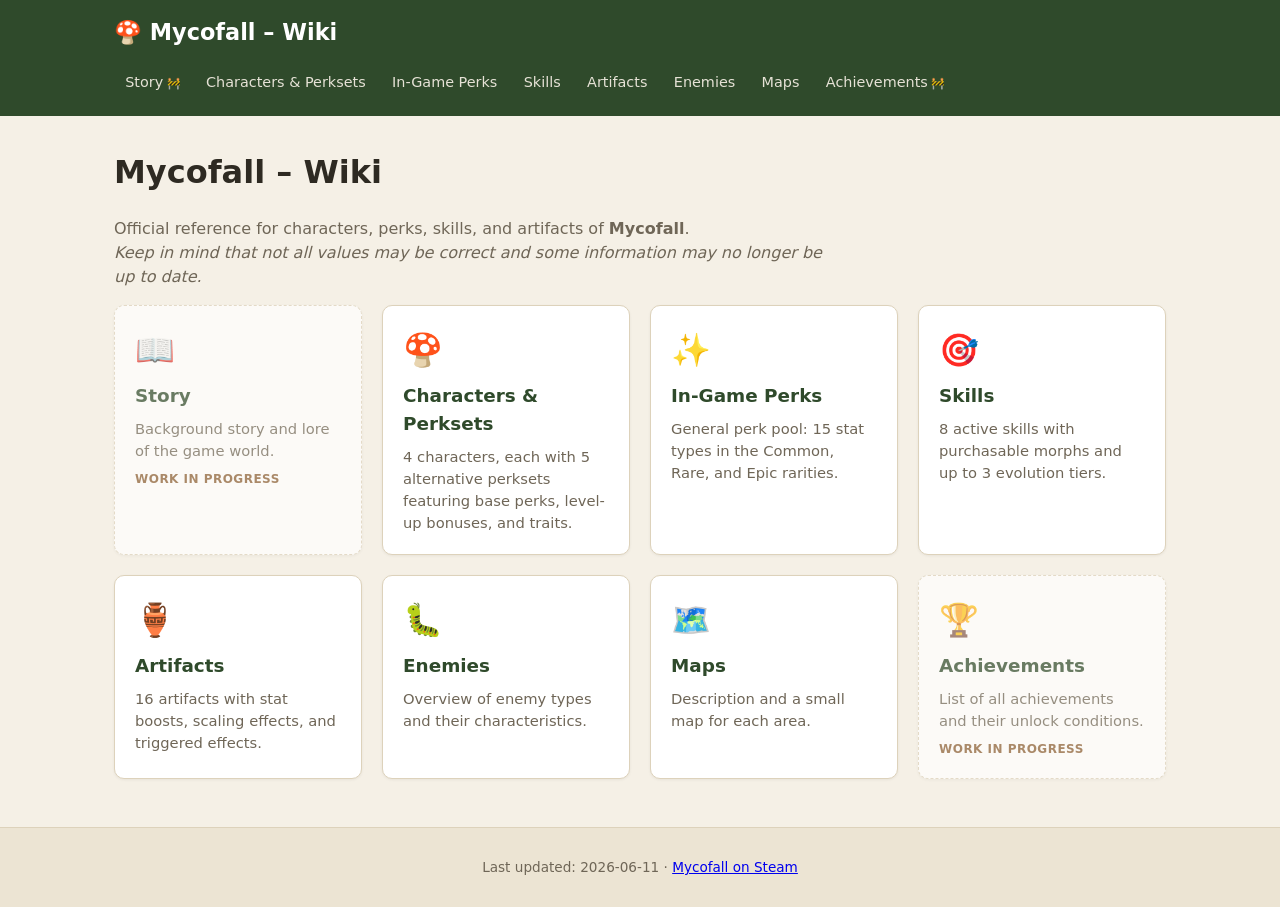
==== index.html @ 1b5aa51a "Update index.html" ====
<!DOCTYPE html>
<html lang="en">
<head>
  <meta charset="UTF-8" />
  <meta name="viewport" content="width=device-width, initial-scale=1.0" />
  <title>Mycofall – Wiki</title>
  <link rel="stylesheet" href="css/style.css" />
  <script src="js/main.js"></script>
</head>
<body data-page="home">
  <site-header class="site-header"></site-header>

  <main>
    <h1>Mycofall – Wiki</h1>
    <p class="intro">
      Official reference for characters, perks, skills, and artifacts of
      <strong>Mycofall</strong>.<br>
      <i>Keep in mind that not all values may be correct and some information may no longer be up to date.</i>
    </p>

    <div class="category-grid">
      <a class="category-card wip" href="story.html">
        <span class="icon">📖</span>
        <h2>Story</h2>
        <p>Background story and lore of the game world.</p>
        <span class="status">Work in progress</span>
      </a>

      <a class="category-card" href="characters.html">
        <span class="icon">🍄</span>
        <h2>Characters &amp; Perksets</h2>
        <p>4 characters, each with 5 alternative perksets featuring base perks, level-up bonuses, and traits.</p>
      </a>

      <a class="category-card" href="perks.html">
        <span class="icon">✨</span>
        <h2>In-Game Perks</h2>
        <p>General perk pool: 15 stat types in the Common, Rare, and Epic rarities.</p>
      </a>

      <a class="category-card" href="skills.html">
        <span class="icon">🎯</span>
        <h2>Skills</h2>
        <p>8 active skills with purchasable morphs and up to 3 evolution tiers.</p>
      </a>

      <a class="category-card" href="artifacts.html">
        <span class="icon">🏺</span>
        <h2>Artifacts</h2>
        <p>16 artifacts with stat boosts, scaling effects, and triggered effects.</p>
      </a>

      <a class="category-card" href="enemies.html">
        <span class="icon">🐛</span>
        <h2>Enemies</h2>
        <p>Overview of enemy types and their characteristics.</p>
      </a>

      <a class="category-card" href="maps.html">
        <span class="icon">🗺️</span>
        <h2>Maps</h2>
        <p>Description and a small map for each area.</p>
      </a>

      <a class="category-card wip" href="achievements.html">
        <span class="icon">🏆</span>
        <h2>Achievements</h2>
        <p>List of all achievements and their unlock conditions.</p>
        <span class="status">Work in progress</span>
      </a>
    </div>
  </main>

  <site-footer class="site-footer"></site-footer>
</body>
</html>
---- css/style.css ----
:root {
  --color-bg: #f5f0e6;
  --color-bg-alt: #ece4d3;
  --color-surface: #ffffff;
  --color-text: #2e2a22;
  --color-text-muted: #6f6657;
  --color-primary: #4a6f44;
  --color-primary-dark: #2f4a2b;
  --color-accent: #8b5e34;
  --color-border: #ddd2bb;

  --rarity-common: #8a8a8a;
  --rarity-rare: #3b7fc4;
  --rarity-epic: #9b51c9;
  --rarity-legendary: #d9a13b;
}

* {
  box-sizing: border-box;
}

html,
body {
  height: 100%;
}

body {
  margin: 0;
  display: flex;
  flex-direction: column;
  min-height: 100vh;
  font-family: "Segoe UI", system-ui, -apple-system, Roboto, Helvetica, Arial, sans-serif;
  background: var(--color-bg);
  color: var(--color-text);
  line-height: 1.5;
}

/* ---------- Header / Navigation ---------- */

.site-header {
  display: block;
  background: var(--color-primary-dark);
  color: #f5f0e6;
}

.header-inner {
  max-width: 1100px;
  margin: 0 auto;
  padding: 1rem 1.5rem;
  display: flex;
  flex-wrap: wrap;
  align-items: center;
  justify-content: space-between;
  gap: 1rem;
}

.site-title {
  color: #fff;
  text-decoration: none;
  font-size: 1.4rem;
  font-weight: 700;
  display: flex;
  align-items: center;
  gap: 0.4rem;
}

.main-nav {
  display: flex;
  flex-wrap: wrap;
  gap: 0.25rem;
}

.main-nav a {
  color: #e6e2d6;
  text-decoration: none;
  padding: 0.4rem 0.7rem;
  border-radius: 6px;
  font-size: 0.9rem;
  white-space: nowrap;
}

.main-nav a:hover {
  background: rgba(255, 255, 255, 0.1);
  color: #fff;
}

.main-nav a.active {
  background: var(--color-primary);
  color: #fff;
  font-weight: 600;
}

.main-nav a.wip::after {
  content: " 🚧";
  font-size: 0.75em;
}

/* ---------- Layout ---------- */

main {
  flex: 1;
  width: 100%;
  max-width: 1100px;
  margin: 0 auto;
  padding: 2rem 1.5rem 3rem;
}

main > h1:first-child {
  margin-top: 0;
}

.intro {
  color: var(--color-text-muted);
  max-width: 70ch;
}

.section {
  margin: 2.5rem 0;
}

.section h2 {
  border-bottom: 2px solid var(--color-border);
  padding-bottom: 0.3rem;
}

.site-footer {
  display: block;
  background: var(--color-bg-alt);
  color: var(--color-text-muted);
  text-align: center;
  padding: 1rem;
  font-size: 0.85rem;
  border-top: 1px solid var(--color-border);
}

.site-footer code {
  background: var(--color-surface);
  padding: 0.05rem 0.35rem;
  border-radius: 4px;
}

/* ---------- Category grid (Startseite) ---------- */

.category-grid {
  display: grid;
  grid-template-columns: repeat(auto-fill, minmax(230px, 1fr));
  gap: 1.25rem;
}

.category-card {
  display: flex;
  flex-direction: column;
  gap: 0.5rem;
  background: var(--color-surface);
  border: 1px solid var(--color-border);
  border-radius: 10px;
  padding: 1.25rem;
  text-decoration: none;
  color: inherit;
  box-shadow: 0 1px 3px rgba(0, 0, 0, 0.06);
  transition: transform 0.12s ease, box-shadow 0.12s ease;
}

.category-card:hover {
  transform: translateY(-3px);
  box-shadow: 0 4px 10px rgba(0, 0, 0, 0.1);
}

.category-card .icon {
  font-size: 2rem;
}

.category-card h2 {
  margin: 0;
  font-size: 1.15rem;
  color: var(--color-primary-dark);
}

.category-card p {
  margin: 0;
  color: var(--color-text-muted);
  font-size: 0.92rem;
}

.category-card.wip {
  border-style: dashed;
  opacity: 0.7;
}

.category-card .status {
  align-self: flex-start;
  font-size: 0.75rem;
  text-transform: uppercase;
  letter-spacing: 0.04em;
  font-weight: 600;
  color: var(--color-accent);
}

/* ---------- Tables ---------- */

.table-wrap {
  overflow-x: auto;
  border-radius: 8px;
  border: 1px solid var(--color-border);
}

.data-table {
  width: 100%;
  border-collapse: collapse;
  background: var(--color-surface);
  font-size: 0.92rem;
}

.data-table caption {
  text-align: left;
  font-weight: 600;
  padding: 0.5rem 0.75rem;
  background: var(--color-bg-alt);
  color: var(--color-primary-dark);
}

.data-table th,
.data-table td {
  padding: 0.5rem 0.75rem;
  border-bottom: 1px solid var(--color-border);
  text-align: left;
  vertical-align: top;
}

.data-table thead th {
  background: var(--color-primary);
  color: #fff;
  position: sticky;
  top: 0;
}

.data-table tbody tr:nth-child(even) {
  background: var(--color-bg-alt);
}

.data-table tbody tr:hover {
  background: #efe6d2;
}

.perk-list {
  margin: 0;
  padding-left: 1.1rem;
}

.perk-list li {
  margin-bottom: 0.3rem;
}

.perk-list li:last-child {
  margin-bottom: 0;
}

/* ---------- Search / filter ---------- */

.table-search {
  display: block;
  width: 100%;
  max-width: 320px;
  padding: 0.45rem 0.7rem;
  margin-bottom: 0.75rem;
  border: 1px solid var(--color-border);
  border-radius: 6px;
  font-size: 0.95rem;
  background: var(--color-surface);
  color: var(--color-text);
}

.table-search:focus {
  outline: 2px solid var(--color-primary);
  outline-offset: 1px;
}

/* ---------- Badges ---------- */

.badge {
  display: inline-block;
  padding: 0.1rem 0.6rem;
  border-radius: 999px;
  font-size: 0.72rem;
  font-weight: 700;
  text-transform: uppercase;
  letter-spacing: 0.03em;
  color: #fff;
}

.badge-common {
  background: var(--rarity-common);
}

.badge-rare {
  background: var(--rarity-rare);
}

.badge-epic {
  background: var(--rarity-epic);
}

.badge-legendary {
  background: var(--rarity-legendary);
}

.badge-unique {
  background: var(--color-accent);
}

/* ---------- Callouts ---------- */

.callout {
  background: var(--color-surface);
  border-left: 4px solid var(--color-primary);
  border-radius: 0 6px 6px 0;
  padding: 0.6rem 0.9rem;
  margin: 0.6rem 0;
  font-size: 0.9rem;
}

.callout-warning {
  border-left-color: var(--rarity-legendary);
  background: #fdf6e8;
}

.callout strong {
  color: var(--color-primary-dark);
}

.callout-warning strong {
  color: #8a6212;
}

.artifact-grid {
  display: grid;
  grid-template-columns: repeat(auto-fill, minmax(320px, 1fr));
  gap: 1.25rem;
  align-items: start;
}

/* ---------- Character / Artifact cards ---------- */

.char-block,
.skill-block,
.artifact-card {
  background: var(--color-surface);
  border: 1px solid var(--color-border);
  border-radius: 10px;
  padding: 1.25rem;
  margin-bottom: 1.5rem;
}

.char-block h2,
.skill-block h2 {
  margin-top: 0;
  display: flex;
  align-items: center;
  gap: 0.6rem;
}

.char-tagline {
  margin: -0.3rem 0 1rem;
  color: var(--color-text-muted);
  font-style: italic;
}

.artifact-card h3 {
  margin: 0 0 0.4rem;
  display: flex;
  align-items: center;
  gap: 0.5rem;
  flex-wrap: wrap;
}

.artifact-card ul {
  margin: 0.4rem 0;
  padding-left: 1.3rem;
}

/* ---------- Maps ---------- */

.map-block {
  background: var(--color-surface);
  border: 1px solid var(--color-border);
  border-radius: 10px;
  margin-bottom: 1.5rem;
  overflow: hidden;
}

.map-overview {
  display: block;
  width: 50%;
  aspect-ratio: 1 / 1;
  object-fit: cover;
  background: var(--color-bg-alt);
}

.map-body {
  padding: 1.25rem;
}

.map-block h2 {
  margin-top: 0;
  display: flex;
  align-items: center;
  gap: 0.6rem;
}

/* ---------- Placeholder pages ---------- */

.placeholder {
  text-align: center;
  padding: 4rem 1rem;
  color: var(--color-text-muted);
}

.placeholder .icon {
  font-size: 3rem;
  display: block;
  margin-bottom: 1rem;
}

/* ---------- Game-Element-Icons ---------- */

.icon-img {
  display: inline-block;
  vertical-align: middle;
  object-fit: contain;
  flex-shrink: 0;
  background: var(--color-bg-alt);
  border-radius: 6px;
}

.icon-sm {
  width: 32px;
  height: 32px;
}

.icon-md {
  width: 64px;
  height: 64px;
}

.icon-portrait {
  width: 128px;
  height: 128px;
  object-fit: cover;
}

.icon-unique {
  box-shadow: 0 0 0 2px var(--rarity-legendary);
}

.perk-list .icon-img {
  margin-right: 0.4rem;
}
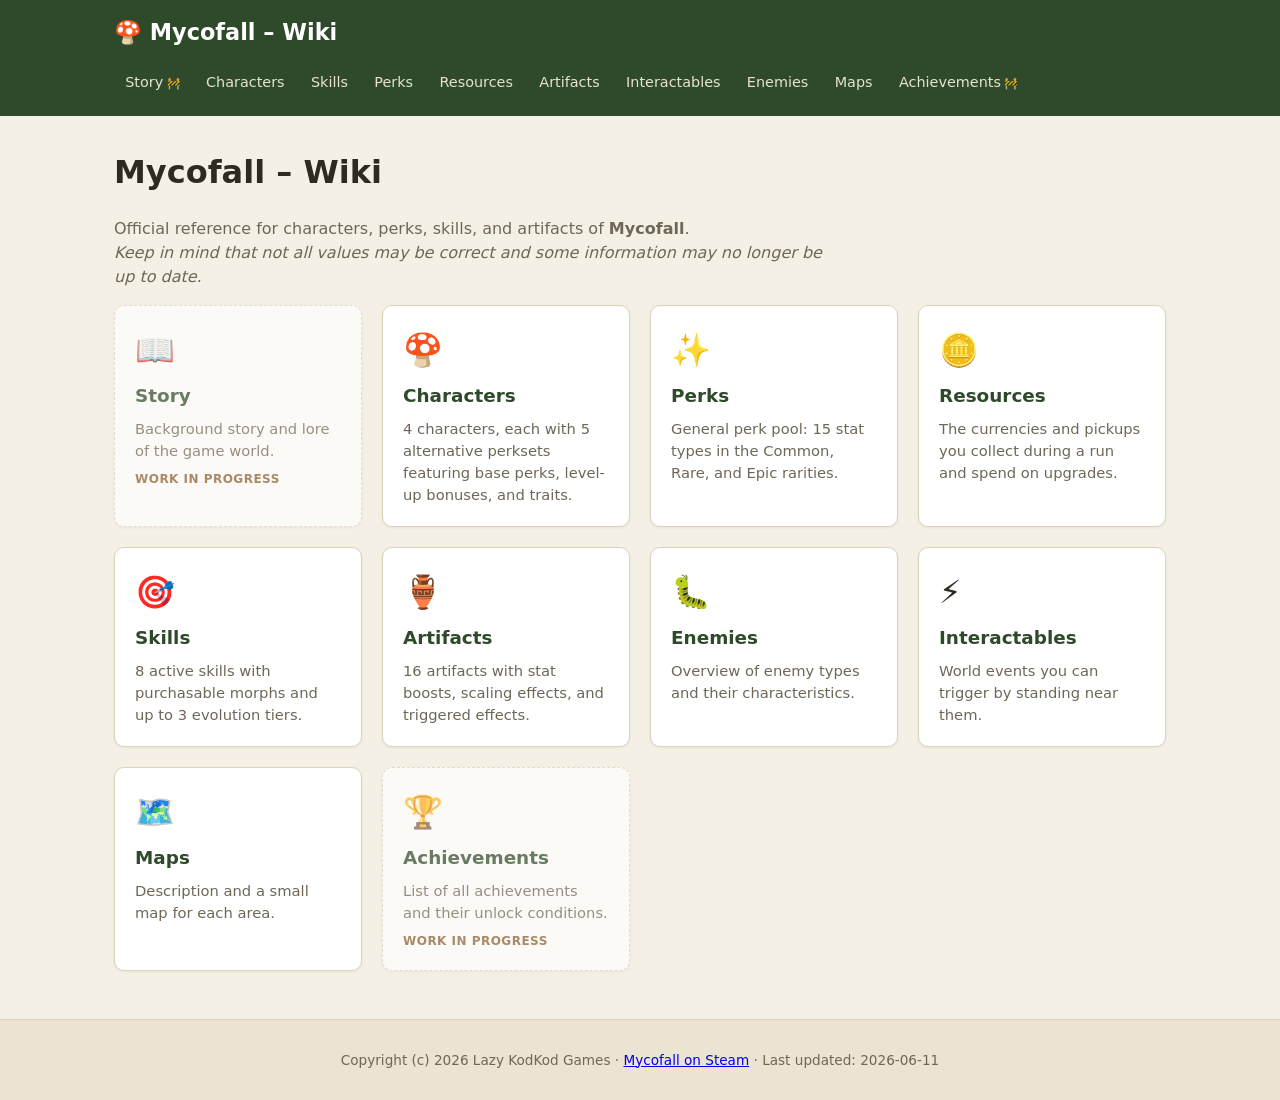
==== commit 9b13a286: "Updated wiki" ====
--- a/index.html
+++ b/index.html
@@ -28,14 +28,20 @@
 
       <a class="category-card" href="characters.html">
         <span class="icon">🍄</span>
-        <h2>Characters &amp; Perksets</h2>
+        <h2>Characters</h2>
         <p>4 characters, each with 5 alternative perksets featuring base perks, level-up bonuses, and traits.</p>
       </a>
 
       <a class="category-card" href="perks.html">
         <span class="icon">✨</span>
-        <h2>In-Game Perks</h2>
+        <h2>Perks</h2>
         <p>General perk pool: 15 stat types in the Common, Rare, and Epic rarities.</p>
+      </a>
+
+      <a class="category-card" href="resources.html">
+        <span class="icon">🪙</span>
+        <h2>Resources</h2>
+        <p>The currencies and pickups you collect during a run and spend on upgrades.</p>
       </a>
 
       <a class="category-card" href="skills.html">
@@ -56,6 +62,12 @@
         <p>Overview of enemy types and their characteristics.</p>
       </a>
 
+      <a class="category-card" href="interactables.html">
+        <span class="icon">⚡</span>
+        <h2>Interactables</h2>
+        <p>World events you can trigger by standing near them.</p>
+      </a>
+
       <a class="category-card" href="maps.html">
         <span class="icon">🗺️</span>
         <h2>Maps</h2>
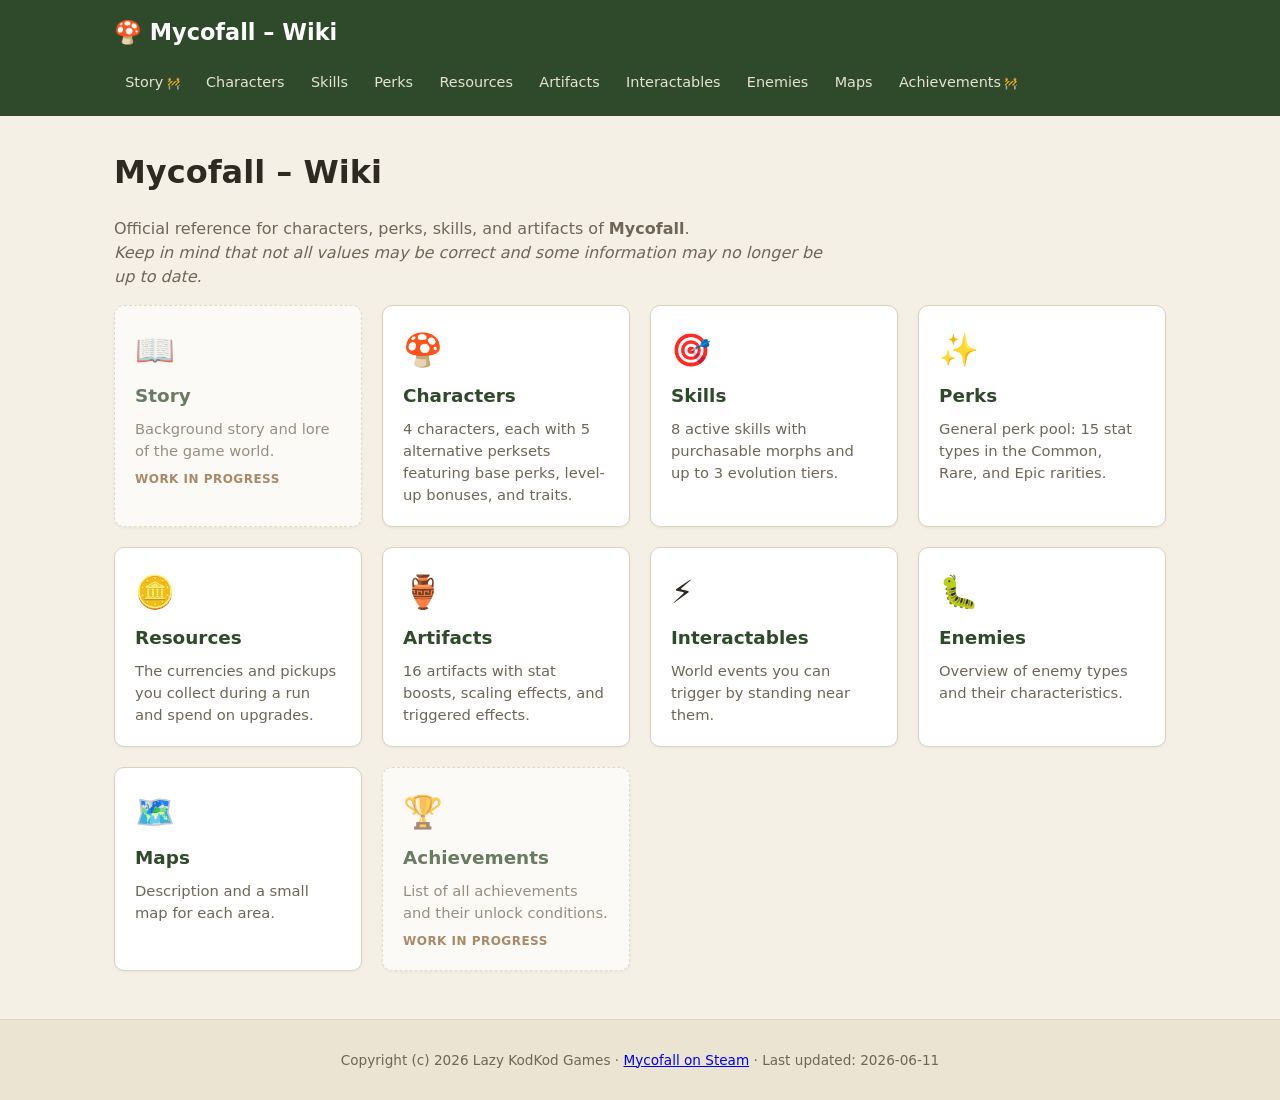
==== commit 13cfe55f: "Update index.html" ====
--- a/index.html
+++ b/index.html
@@ -32,6 +32,12 @@
         <p>4 characters, each with 5 alternative perksets featuring base perks, level-up bonuses, and traits.</p>
       </a>
 
+      <a class="category-card" href="skills.html">
+        <span class="icon">🎯</span>
+        <h2>Skills</h2>
+        <p>8 active skills with purchasable morphs and up to 3 evolution tiers.</p>
+      </a>
+
       <a class="category-card" href="perks.html">
         <span class="icon">✨</span>
         <h2>Perks</h2>
@@ -44,28 +50,22 @@
         <p>The currencies and pickups you collect during a run and spend on upgrades.</p>
       </a>
 
-      <a class="category-card" href="skills.html">
-        <span class="icon">🎯</span>
-        <h2>Skills</h2>
-        <p>8 active skills with purchasable morphs and up to 3 evolution tiers.</p>
-      </a>
-
       <a class="category-card" href="artifacts.html">
         <span class="icon">🏺</span>
         <h2>Artifacts</h2>
         <p>16 artifacts with stat boosts, scaling effects, and triggered effects.</p>
       </a>
 
+      <a class="category-card" href="interactables.html">
+        <span class="icon">⚡</span>
+        <h2>Interactables</h2>
+        <p>World events you can trigger by standing near them.</p>
+      </a>
+
       <a class="category-card" href="enemies.html">
         <span class="icon">🐛</span>
         <h2>Enemies</h2>
         <p>Overview of enemy types and their characteristics.</p>
-      </a>
-
-      <a class="category-card" href="interactables.html">
-        <span class="icon">⚡</span>
-        <h2>Interactables</h2>
-        <p>World events you can trigger by standing near them.</p>
       </a>
 
       <a class="category-card" href="maps.html">
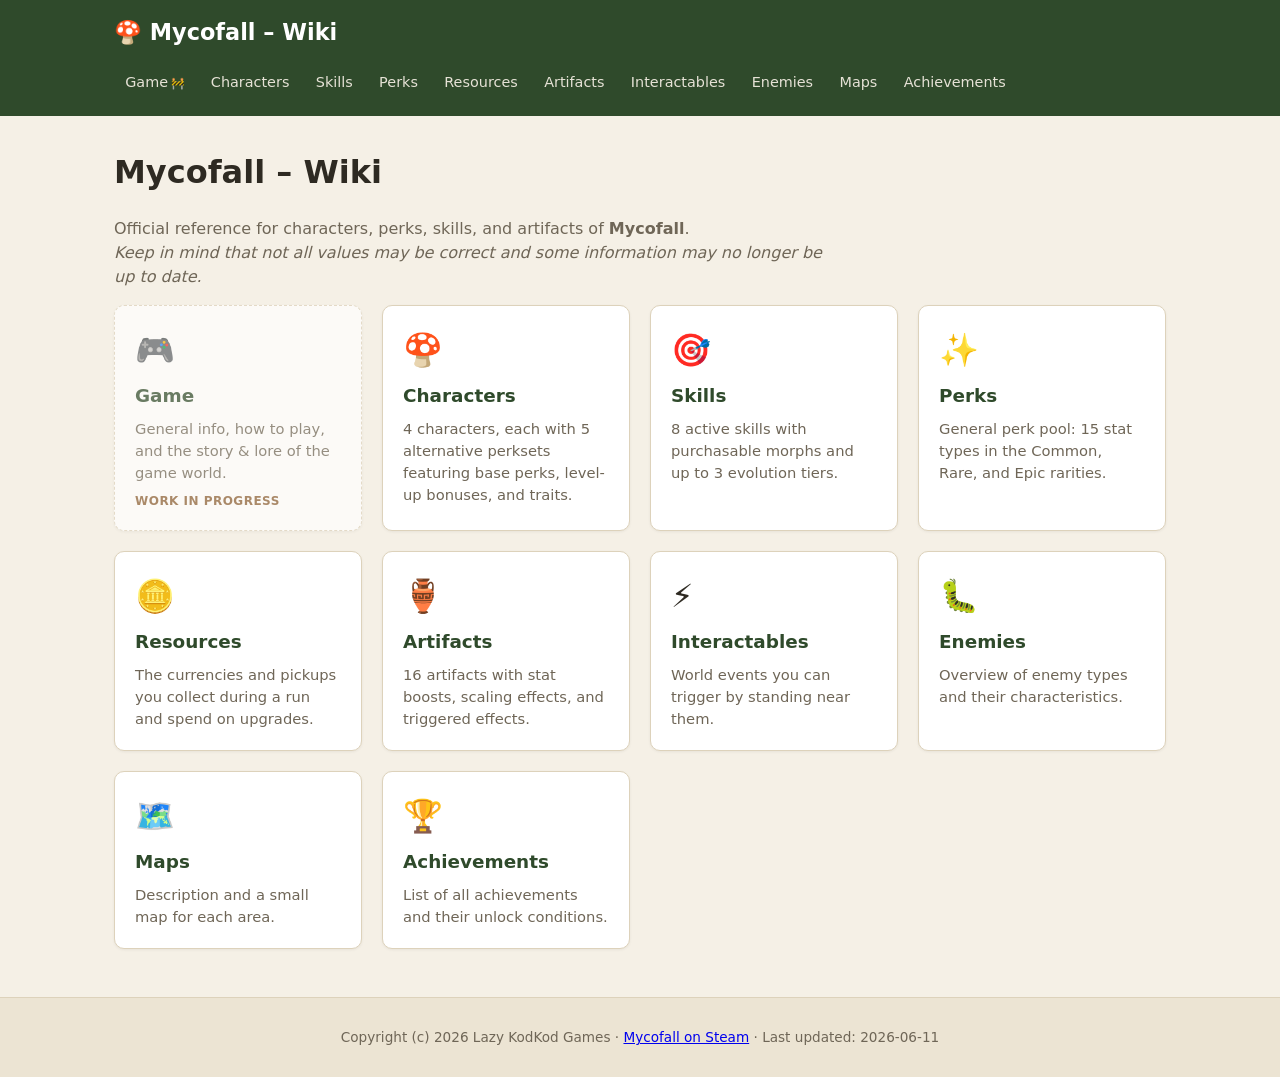
==== commit f004e60e: "Added achievements" ====
--- a/index.html
+++ b/index.html
@@ -19,10 +19,10 @@
     </p>
 
     <div class="category-grid">
-      <a class="category-card wip" href="story.html">
-        <span class="icon">📖</span>
-        <h2>Story</h2>
-        <p>Background story and lore of the game world.</p>
+      <a class="category-card wip" href="game.html">
+        <span class="icon">🎮</span>
+        <h2>Game</h2>
+        <p>General info, how to play, and the story &amp; lore of the game world.</p>
         <span class="status">Work in progress</span>
       </a>
 
@@ -74,11 +74,10 @@
         <p>Description and a small map for each area.</p>
       </a>
 
-      <a class="category-card wip" href="achievements.html">
+      <a class="category-card" href="achievements.html">
         <span class="icon">🏆</span>
         <h2>Achievements</h2>
         <p>List of all achievements and their unlock conditions.</p>
-        <span class="status">Work in progress</span>
       </a>
     </div>
   </main>
--- a/css/style.css
+++ b/css/style.css
@@ -308,6 +308,14 @@
   background: var(--color-accent);
 }
 
+.badge-steam {
+  background: #1b2838;
+}
+
+.badge-ingame {
+  background: var(--color-primary);
+}
+
 /* ---------- Callouts ---------- */
 
 .callout {
@@ -421,6 +429,18 @@
   margin-bottom: 1rem;
 }
 
+/* ---------- Title banner ---------- */
+
+.title-banner {
+  display: block;
+  width: 100%;
+  max-height: 320px;
+  object-fit: cover;
+  border-radius: 10px;
+  margin-bottom: 1.5rem;
+  background: var(--color-bg-alt);
+}
+
 /* ---------- Game-Element-Icons ---------- */
 
 .icon-img {
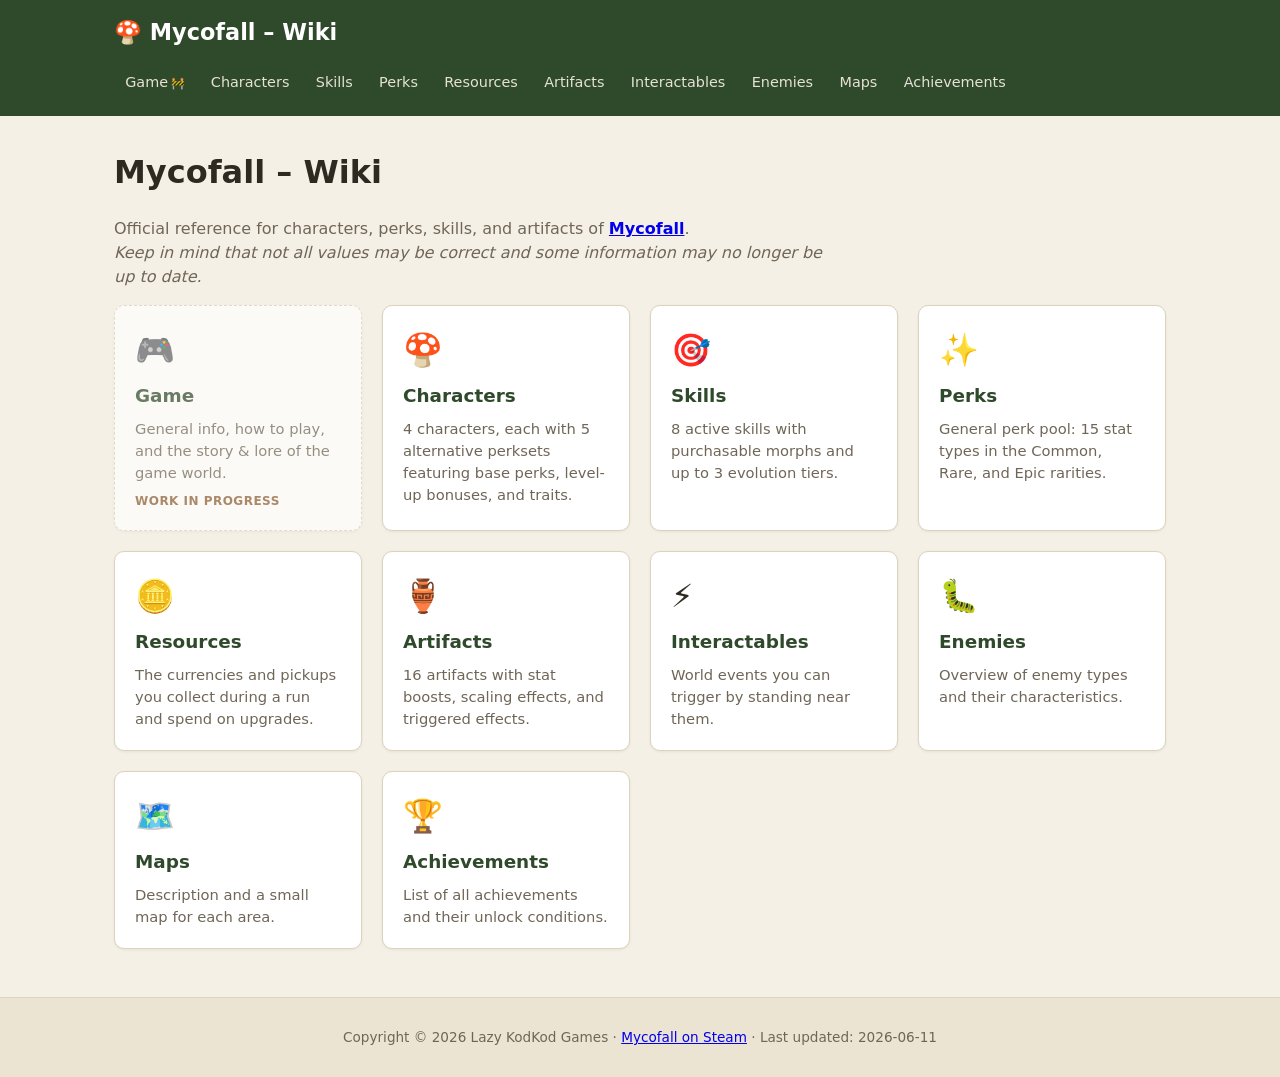
==== commit 0a783808: "Added links" ====
--- a/index.html
+++ b/index.html
@@ -14,7 +14,7 @@
     <h1>Mycofall – Wiki</h1>
     <p class="intro">
       Official reference for characters, perks, skills, and artifacts of
-      <strong>Mycofall</strong>.<br>
+      <a href="https://store.steampowered.com/app/3701190/Mycofall/" target="_blank" rel="noopener"><strong>Mycofall</strong></a>.<br>
       <i>Keep in mind that not all values may be correct and some information may no longer be up to date.</i>
     </p>
 
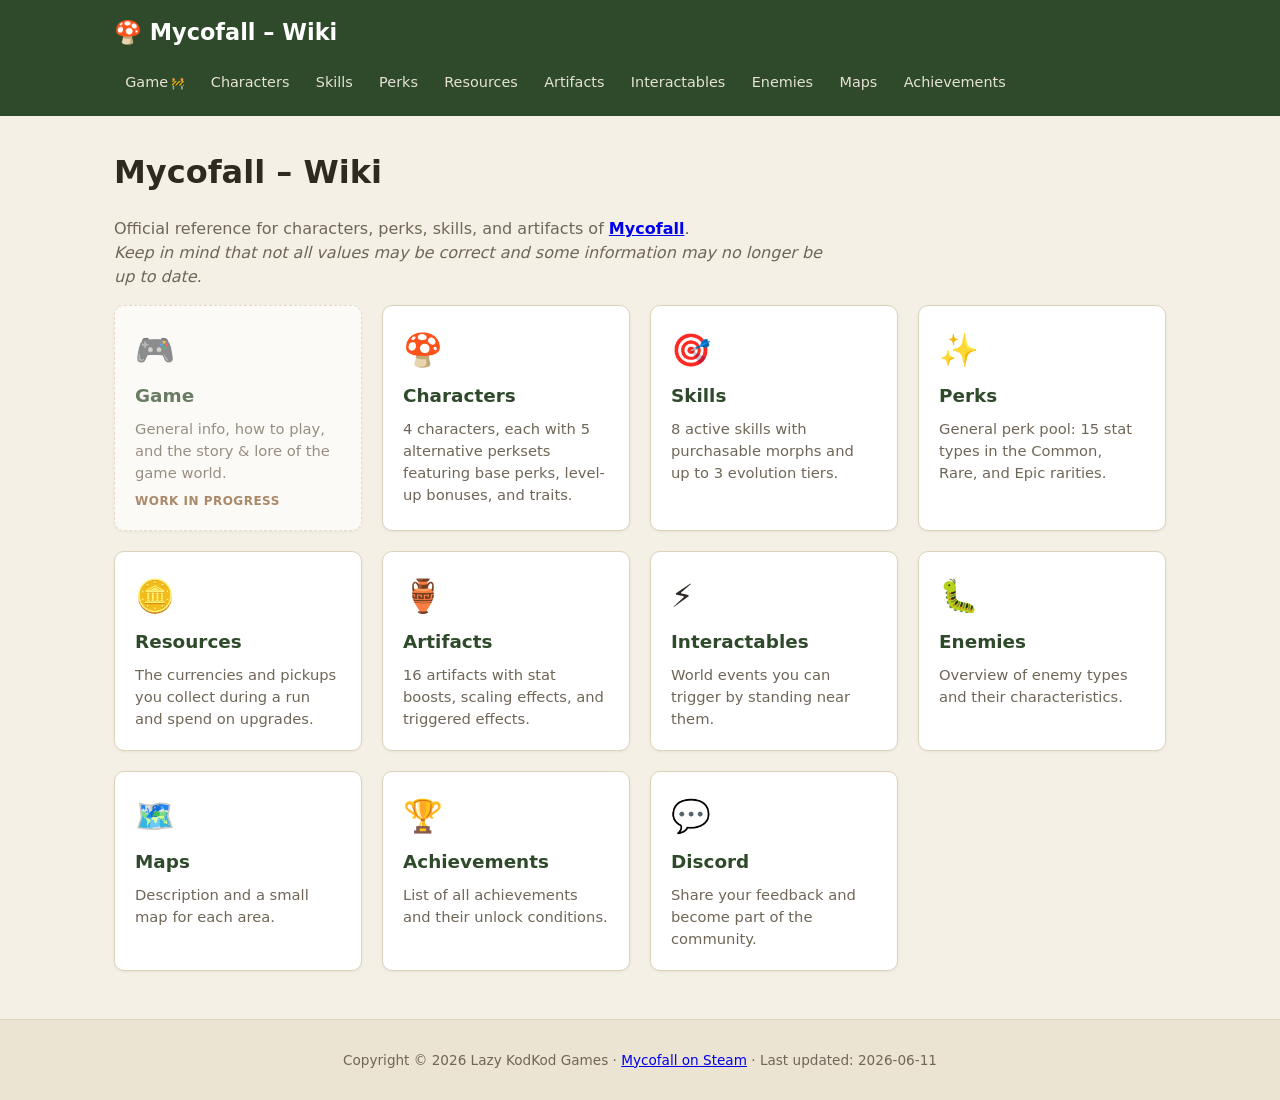
==== commit 4a2d8a62: "Update index.html" ====
--- a/index.html
+++ b/index.html
@@ -79,6 +79,12 @@
         <h2>Achievements</h2>
         <p>List of all achievements and their unlock conditions.</p>
       </a>
+
+      <a class="category-card" href="https://discord.com/invite/xaWTnwu3EN" target="_blank" rel="noopener">
+        <span class="icon">💬</span>
+        <h2>Discord</h2>
+        <p>Share your feedback and become part of the community.</p>
+      </a>
     </div>
   </main>
 
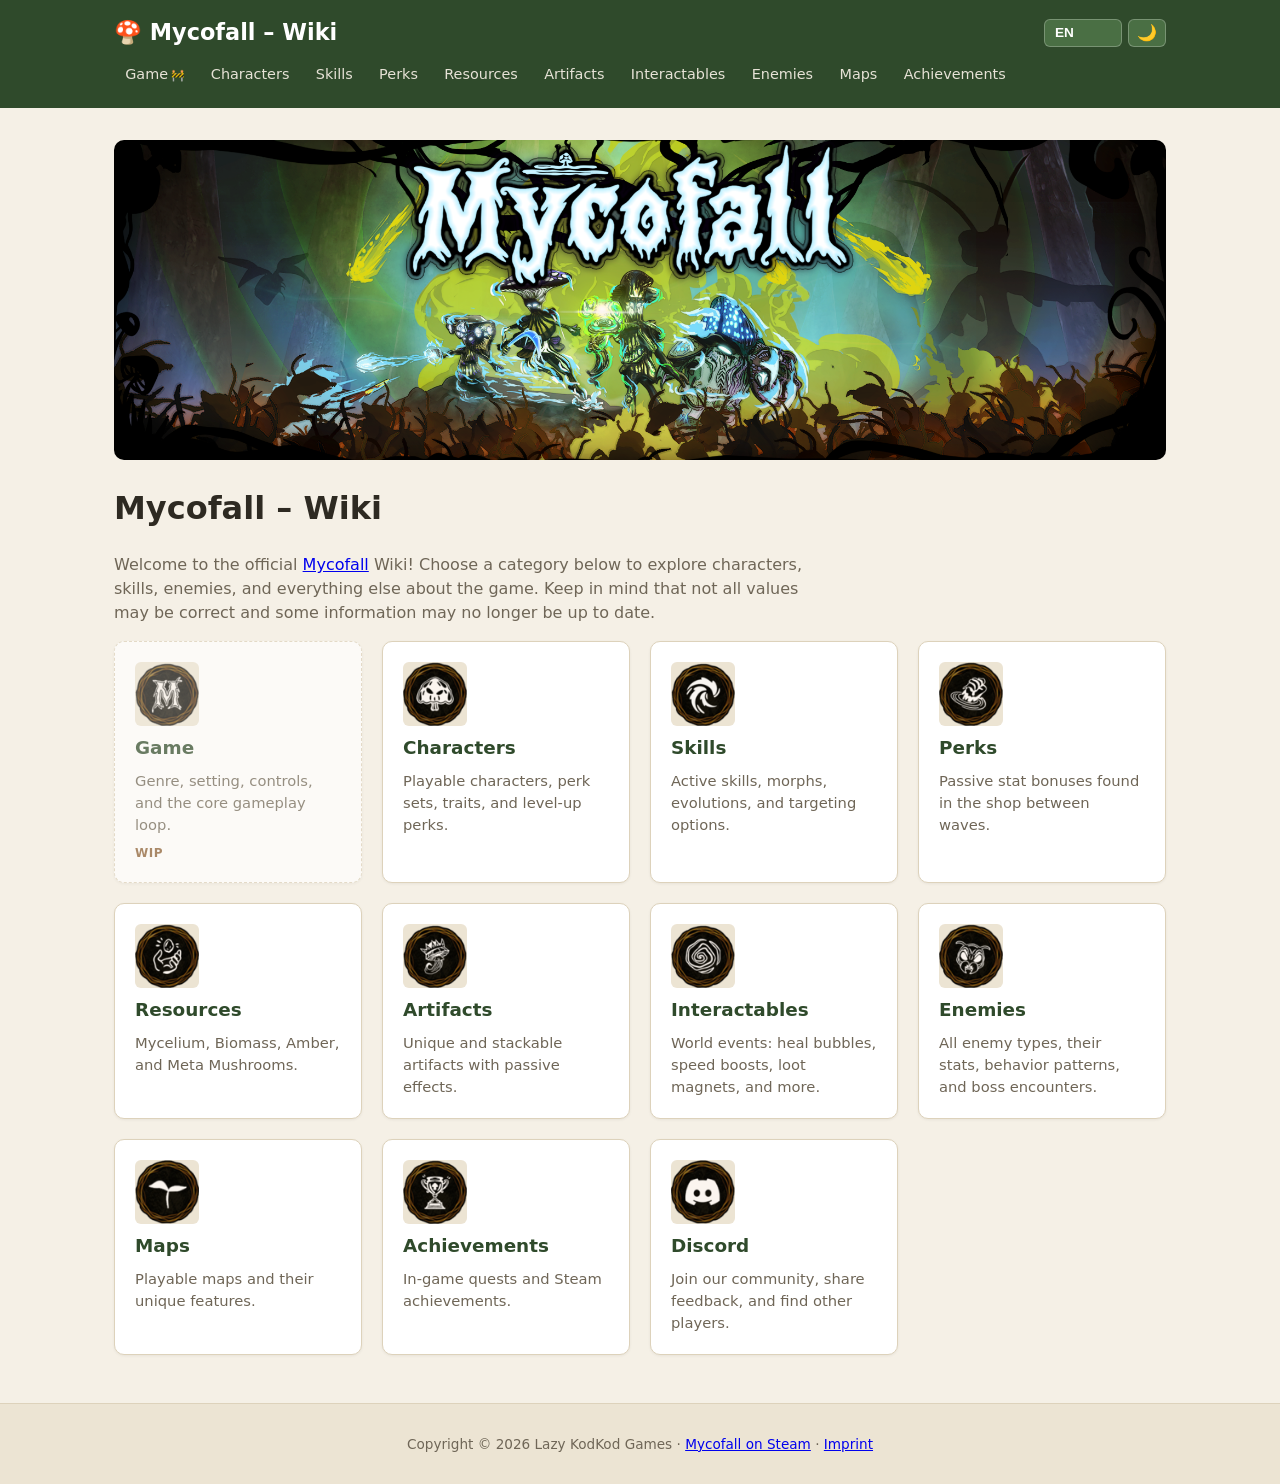
==== commit aa12f22c: "Overhaul" ====
--- a/index.html
+++ b/index.html
@@ -5,89 +5,102 @@
   <meta name="viewport" content="width=device-width, initial-scale=1.0" />
   <title>Mycofall – Wiki</title>
   <link rel="stylesheet" href="css/style.css" />
+  <script src="js/wiki-i18n.js"></script>
   <script src="js/main.js"></script>
 </head>
 <body data-page="home">
   <site-header class="site-header"></site-header>
 
   <main>
+    <a href="https://store.steampowered.com/app/3701190/Mycofall/" target="_blank" rel="noopener"><img class="title-banner" src="icons/game/banner.png" alt="Mycofall" loading="lazy" onerror="this.onerror=null;this.src='icons/placeholder.svg'"></a>
+
     <h1>Mycofall – Wiki</h1>
-    <p class="intro">
-      Official reference for characters, perks, skills, and artifacts of
-      <a href="https://store.steampowered.com/app/3701190/Mycofall/" target="_blank" rel="noopener"><strong>Mycofall</strong></a>.<br>
-      <i>Keep in mind that not all values may be correct and some information may no longer be up to date.</i>
+    <p class="intro" data-i18n="wiki.intro" data-i18n-html>
+      Welcome to the official <a href="https://store.steampowered.com/app/3701190/Mycofall/" target="_blank" rel="noopener">Mycofall</a> Wiki! Choose a category below to explore
+      characters, skills, enemies, and everything else about the game.
+      Keep in mind that not all values may be correct and some information may no longer be up to date.
     </p>
 
     <div class="category-grid">
       <a class="category-card wip" href="game.html">
-        <span class="icon">🎮</span>
-        <h2>Game</h2>
-        <p>General info, how to play, and the story &amp; lore of the game world.</p>
-        <span class="status">Work in progress</span>
+        <img class="icon-img icon-md" src="icons/categories/mycofall.png" alt="" loading="lazy" onerror="this.onerror=null;this.src='icons/placeholder.svg'">
+        <h2 data-i18n="Codex:Mycofall.title">Game</h2>
+        <p data-i18n="Codex:Mycofall.desc">Genre, setting, controls, and the core gameplay loop.</p>
+        <span class="status">WIP</span>
       </a>
 
       <a class="category-card" href="characters.html">
-        <span class="icon">🍄</span>
-        <h2>Characters</h2>
-        <p>4 characters, each with 5 alternative perksets featuring base perks, level-up bonuses, and traits.</p>
+        <img class="icon-img icon-md" src="icons/categories/character.png" alt="" loading="lazy" onerror="this.onerror=null;this.src='icons/placeholder.svg'">
+        <h2 data-i18n="Codex:Character.title">Characters</h2>
+        <p data-i18n="Codex:Character.desc">Playable characters, perk sets, traits, and level-up perks.</p>
       </a>
 
       <a class="category-card" href="skills.html">
-        <span class="icon">🎯</span>
-        <h2>Skills</h2>
-        <p>8 active skills with purchasable morphs and up to 3 evolution tiers.</p>
+        <img class="icon-img icon-md" src="icons/categories/skill.png" alt="" loading="lazy" onerror="this.onerror=null;this.src='icons/placeholder.svg'">
+        <h2 data-i18n="Codex:Skill.title">Skills</h2>
+        <p data-i18n="Codex:Skill.desc">Active skills, morphs, evolutions, and targeting options.</p>
       </a>
 
       <a class="category-card" href="perks.html">
-        <span class="icon">✨</span>
-        <h2>Perks</h2>
-        <p>General perk pool: 15 stat types in the Common, Rare, and Epic rarities.</p>
+        <img class="icon-img icon-md" src="icons/categories/perk.png" alt="" loading="lazy" onerror="this.onerror=null;this.src='icons/placeholder.svg'">
+        <h2 data-i18n="Codex:Perk.title">Perks</h2>
+        <p data-i18n="Codex:Perk.desc">Passive stat bonuses found in the shop between waves.</p>
       </a>
 
       <a class="category-card" href="resources.html">
-        <span class="icon">🪙</span>
-        <h2>Resources</h2>
-        <p>The currencies and pickups you collect during a run and spend on upgrades.</p>
+        <img class="icon-img icon-md" src="icons/categories/resource.png" alt="" loading="lazy" onerror="this.onerror=null;this.src='icons/placeholder.svg'">
+        <h2 data-i18n="Codex:Resource.title">Resources</h2>
+        <p data-i18n="Codex:Resource.desc">Mycelium, Biomass, Amber, and Meta Mushrooms.</p>
       </a>
 
       <a class="category-card" href="artifacts.html">
-        <span class="icon">🏺</span>
-        <h2>Artifacts</h2>
-        <p>16 artifacts with stat boosts, scaling effects, and triggered effects.</p>
+        <img class="icon-img icon-md" src="icons/categories/artifact.png" alt="" loading="lazy" onerror="this.onerror=null;this.src='icons/placeholder.svg'">
+        <h2 data-i18n="Codex:Artifact.title">Artifacts</h2>
+        <p data-i18n="Codex:Artifact.desc">Unique and stackable artifacts with passive effects.</p>
       </a>
 
       <a class="category-card" href="interactables.html">
-        <span class="icon">⚡</span>
-        <h2>Interactables</h2>
-        <p>World events you can trigger by standing near them.</p>
+        <img class="icon-img icon-md" src="icons/categories/interactable.png" alt="" loading="lazy" onerror="this.onerror=null;this.src='icons/placeholder.svg'">
+        <h2 data-i18n="Codex:Interactable.title">Interactables</h2>
+        <p data-i18n="Codex:Interactable.desc">World events: heal bubbles, speed boosts, loot magnets, and more.</p>
       </a>
 
       <a class="category-card" href="enemies.html">
-        <span class="icon">🐛</span>
-        <h2>Enemies</h2>
-        <p>Overview of enemy types and their characteristics.</p>
+        <img class="icon-img icon-md" src="icons/categories/enemy.png" alt="" loading="lazy" onerror="this.onerror=null;this.src='icons/placeholder.svg'">
+        <h2 data-i18n="Codex:Enemy.title">Enemies</h2>
+        <p data-i18n="Codex:Enemy.desc">All enemy types, their stats, behavior patterns, and boss encounters.</p>
       </a>
 
       <a class="category-card" href="maps.html">
-        <span class="icon">🗺️</span>
-        <h2>Maps</h2>
-        <p>Description and a small map for each area.</p>
+        <img class="icon-img icon-md" src="icons/categories/map.png" alt="" loading="lazy" onerror="this.onerror=null;this.src='icons/placeholder.svg'">
+        <h2 data-i18n="Codex:Map.title">Maps</h2>
+        <p data-i18n="Codex:Map.desc">Playable maps and their unique features.</p>
       </a>
 
       <a class="category-card" href="achievements.html">
-        <span class="icon">🏆</span>
-        <h2>Achievements</h2>
-        <p>List of all achievements and their unlock conditions.</p>
+        <img class="icon-img icon-md" src="icons/categories/quest.png" alt="" loading="lazy" onerror="this.onerror=null;this.src='icons/placeholder.svg'">
+        <h2 data-i18n="Codex:Quest.title">Achievements</h2>
+        <p data-i18n="Codex:Quest.desc">In-game quests and Steam achievements.</p>
       </a>
 
       <a class="category-card" href="https://discord.com/invite/xaWTnwu3EN" target="_blank" rel="noopener">
-        <span class="icon">💬</span>
-        <h2>Discord</h2>
-        <p>Share your feedback and become part of the community.</p>
+        <img class="icon-img icon-md" src="icons/categories/discord.png" alt="" loading="lazy" onerror="this.onerror=null;this.src='icons/placeholder.svg'">
+        <h2 data-i18n="Codex:Discord.title">Discord</h2>
+        <p data-i18n="Codex:Discord.desc">Join our community, share feedback, and find other players.</p>
       </a>
     </div>
   </main>
 
   <site-footer class="site-footer"></site-footer>
+  <script id="wiki-i18n" type="application/json">
+{
+  "de":{"wiki.intro":"Willkommen im offiziellen <a href=\"https://store.steampowered.com/app/3701190/Mycofall/\" target=\"_blank\" rel=\"noopener\">Mycofall</a>-Wiki! Wähle unten eine Kategorie, um Charaktere, Fähigkeiten, Gegner und alles Weitere über das Spiel zu erkunden. Beachte, dass nicht alle Werte korrekt sein müssen und einige Informationen veraltet sein können."},
+  "fr":{"wiki.intro":"Bienvenue sur le wiki officiel de <a href=\"https://store.steampowered.com/app/3701190/Mycofall/\" target=\"_blank\" rel=\"noopener\">Mycofall</a> ! Choisissez une catégorie ci-dessous pour explorer les personnages, les compétences, les ennemis et tout le reste du jeu. Notez que certaines valeurs peuvent être incorrectes et certaines informations peuvent ne plus être à jour."},
+  "es":{"wiki.intro":"¡Bienvenido a la wiki oficial de <a href=\"https://store.steampowered.com/app/3701190/Mycofall/\" target=\"_blank\" rel=\"noopener\">Mycofall</a>! Elige una categoría para explorar personajes, habilidades, enemigos y todo lo demás sobre el juego. Ten en cuenta que no todos los valores pueden ser correctos y que alguna información puede estar desactualizada."},
+  "ru":{"wiki.intro":"Добро пожаловать в официальную вики <a href=\"https://store.steampowered.com/app/3701190/Mycofall/\" target=\"_blank\" rel=\"noopener\">Mycofall</a>! Выберите категорию ниже, чтобы узнать о персонажах, навыках, врагах и обо всём остальном. Учтите, что не все значения могут быть точными, а часть информации может быть устаревшей."},
+  "zh":{"wiki.intro":"欢迎来到<a href=\"https://store.steampowered.com/app/3701190/Mycofall/\" target=\"_blank\" rel=\"noopener\">Mycofall</a>官方Wiki！选择下方的类别来探索角色、技能、敌人以及游戏的一切。请注意，部分数值可能不准确，某些信息可能已过时。"},
+  "ja":{"wiki.intro":"<a href=\"https://store.steampowered.com/app/3701190/Mycofall/\" target=\"_blank\" rel=\"noopener\">Mycofall</a>公式Wikiへようこそ！下のカテゴリーを選んで、キャラクター、スキル、敵など、ゲームのすべてを探索しましょう。すべての値が正確でない場合や、一部の情報が最新でない場合があることにご注意ください。"}
+}
+  </script>
 </body>
 </html>
--- a/css/style.css
+++ b/css/style.css
@@ -8,11 +8,48 @@
   --color-primary-dark: #2f4a2b;
   --color-accent: #8b5e34;
   --color-border: #ddd2bb;
+  --color-row-hover: #efe6d2;
+  --color-callout-warn-bg: #fdf6e8;
+  --color-callout-warn-text: #8a6212;
 
   --rarity-common: #8a8a8a;
   --rarity-rare: #3b7fc4;
   --rarity-epic: #9b51c9;
   --rarity-legendary: #d9a13b;
+}
+
+/* ---------- Dark Mode ---------- */
+
+[data-theme="dark"] {
+  --color-bg: #1a1a1f;
+  --color-bg-alt: #24242a;
+  --color-surface: #2a2a30;
+  --color-text: #e0ddd5;
+  --color-text-muted: #9a9588;
+  --color-primary: #5a8f54;
+  --color-primary-dark: #3a6a35;
+  --color-accent: #c4864a;
+  --color-border: #3a3a40;
+  --color-row-hover: #32323a;
+  --color-callout-warn-bg: #33301e;
+  --color-callout-warn-text: #d4a840;
+}
+
+@media (prefers-color-scheme: dark) {
+  :root:not([data-theme="light"]) {
+    --color-bg: #1a1a1f;
+    --color-bg-alt: #24242a;
+    --color-surface: #2a2a30;
+    --color-text: #e0ddd5;
+    --color-text-muted: #9a9588;
+    --color-primary: #5a8f54;
+    --color-primary-dark: #3a6a35;
+    --color-accent: #c4864a;
+    --color-border: #3a3a40;
+    --color-row-hover: #32323a;
+    --color-callout-warn-bg: #33301e;
+    --color-callout-warn-text: #d4a840;
+  }
 }
 
 * {
@@ -47,11 +84,23 @@
   max-width: 1100px;
   margin: 0 auto;
   padding: 1rem 1.5rem;
-  display: flex;
-  flex-wrap: wrap;
+  display: grid;
+  grid-template-columns: 1fr auto;
+  grid-template-areas:
+    "title controls"
+    "nav   nav";
   align-items: center;
-  justify-content: space-between;
-  gap: 1rem;
+  gap: 0.5rem 1rem;
+}
+
+.site-title { grid-area: title; }
+.main-nav   { grid-area: nav; }
+
+.header-controls {
+  grid-area: controls;
+  display: flex;
+  gap: 0.4rem;
+  align-items: center;
 }
 
 .site-title {
@@ -239,7 +288,7 @@
 }
 
 .data-table tbody tr:hover {
-  background: #efe6d2;
+  background: var(--color-row-hover);
 }
 
 .perk-list {
@@ -329,7 +378,7 @@
 
 .callout-warning {
   border-left-color: var(--rarity-legendary);
-  background: #fdf6e8;
+  background: var(--color-callout-warn-bg);
 }
 
 .callout strong {
@@ -337,7 +386,7 @@
 }
 
 .callout-warning strong {
-  color: #8a6212;
+  color: var(--color-callout-warn-text);
 }
 
 .artifact-grid {
@@ -398,10 +447,10 @@
 
 .map-overview {
   display: block;
-  width: 50%;
-  aspect-ratio: 1 / 1;
+  width: 25%;
   object-fit: cover;
   background: var(--color-bg-alt);
+  border-radius: 0 0 10px 10px;
 }
 
 .map-body {
@@ -475,3 +524,50 @@
 .perk-list .icon-img {
   margin-right: 0.4rem;
 }
+
+/* ---------- Language Selector ---------- */
+
+#wiki-lang {
+  appearance: none;
+  background: var(--color-primary);
+  color: #fff;
+  border: 1px solid rgba(255, 255, 255, 0.25);
+  border-radius: 6px;
+  padding: 0.35rem 0.6rem;
+  font-size: 0.85rem;
+  font-weight: 600;
+  cursor: pointer;
+  flex-shrink: 0;
+}
+
+#wiki-lang:hover {
+  background: var(--color-accent);
+}
+
+#wiki-lang:focus-visible {
+  outline: 2px solid #fff;
+  outline-offset: 2px;
+}
+
+/* ---------- Theme Toggle ---------- */
+
+#wiki-theme {
+  background: var(--color-primary);
+  color: #fff;
+  border: 1px solid rgba(255, 255, 255, 0.25);
+  border-radius: 6px;
+  padding: 0.3rem 0.5rem;
+  font-size: 1rem;
+  cursor: pointer;
+  flex-shrink: 0;
+  line-height: 1;
+}
+
+#wiki-theme:hover {
+  background: var(--color-accent);
+}
+
+#wiki-theme:focus-visible {
+  outline: 2px solid #fff;
+  outline-offset: 2px;
+}
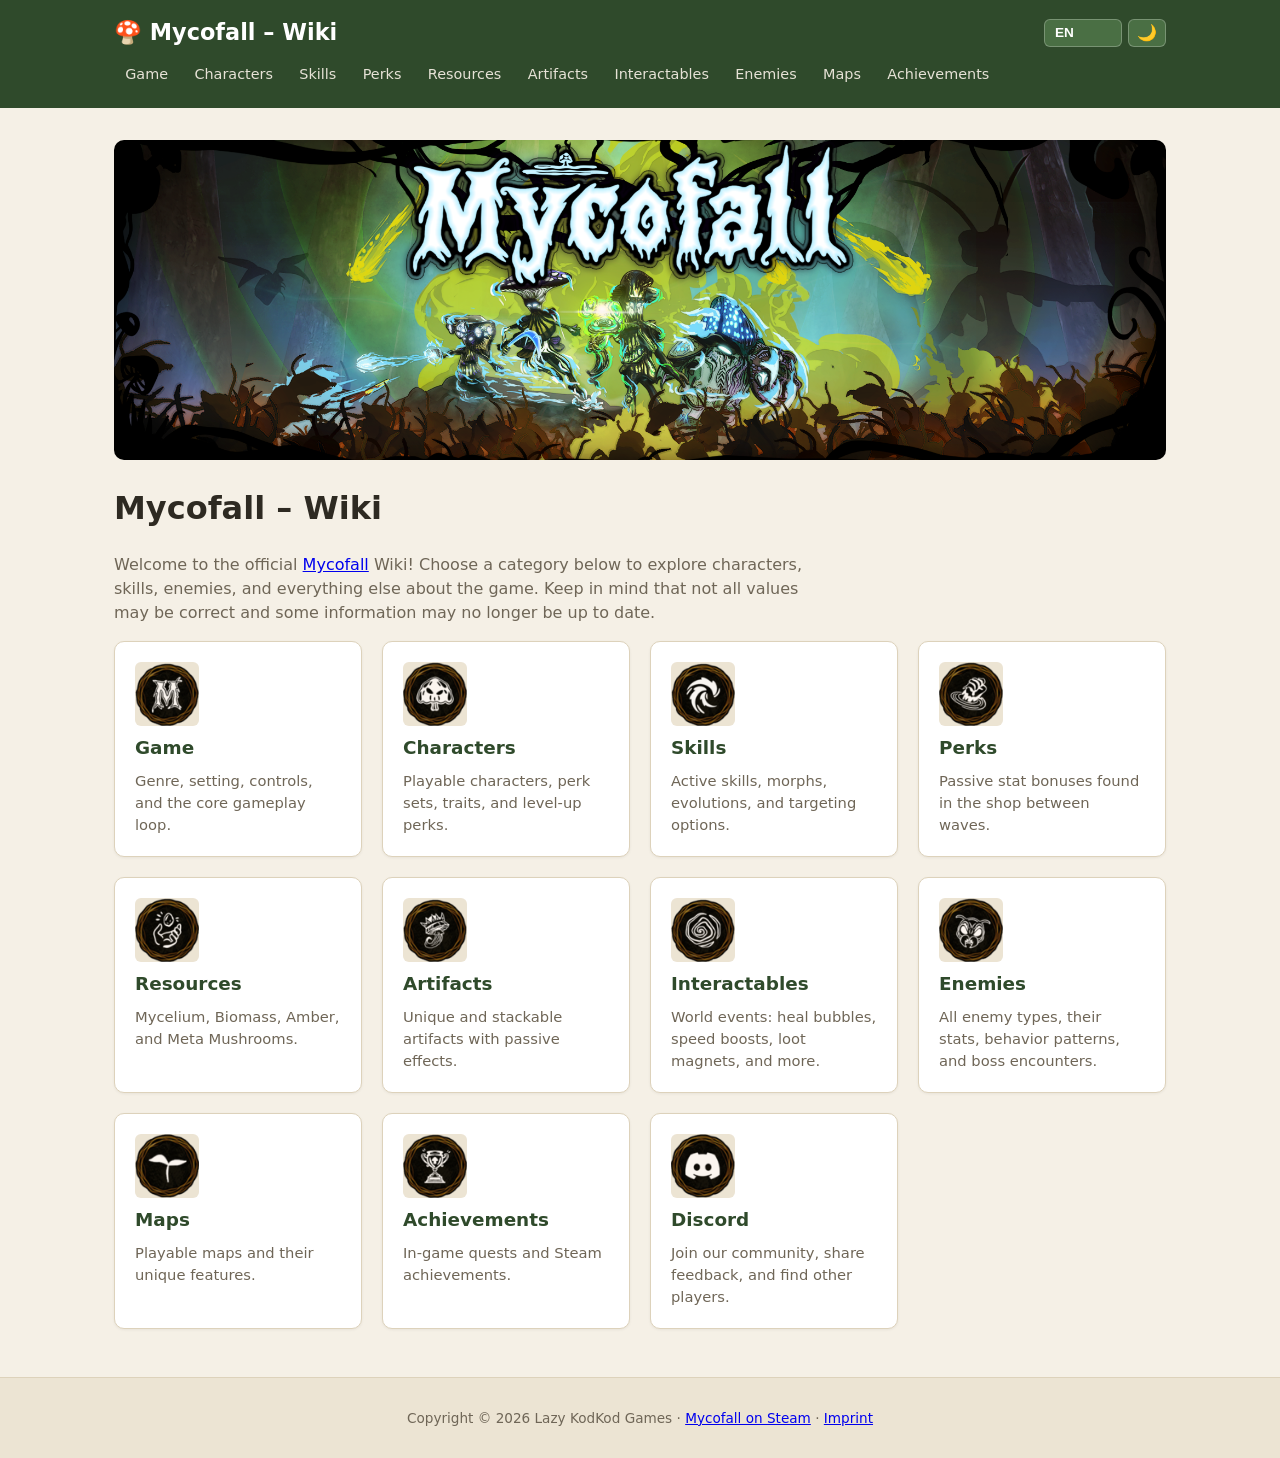
==== commit c84d1032: "Updated mycofall page" ====
--- a/index.html
+++ b/index.html
@@ -22,11 +22,10 @@
     </p>
 
     <div class="category-grid">
-      <a class="category-card wip" href="game.html">
+      <a class="category-card" href="game.html">
         <img class="icon-img icon-md" src="icons/categories/mycofall.png" alt="" loading="lazy" onerror="this.onerror=null;this.src='icons/placeholder.svg'">
         <h2 data-i18n="Codex:Mycofall.title">Game</h2>
         <p data-i18n="Codex:Mycofall.desc">Genre, setting, controls, and the core gameplay loop.</p>
-        <span class="status">WIP</span>
       </a>
 
       <a class="category-card" href="characters.html">
